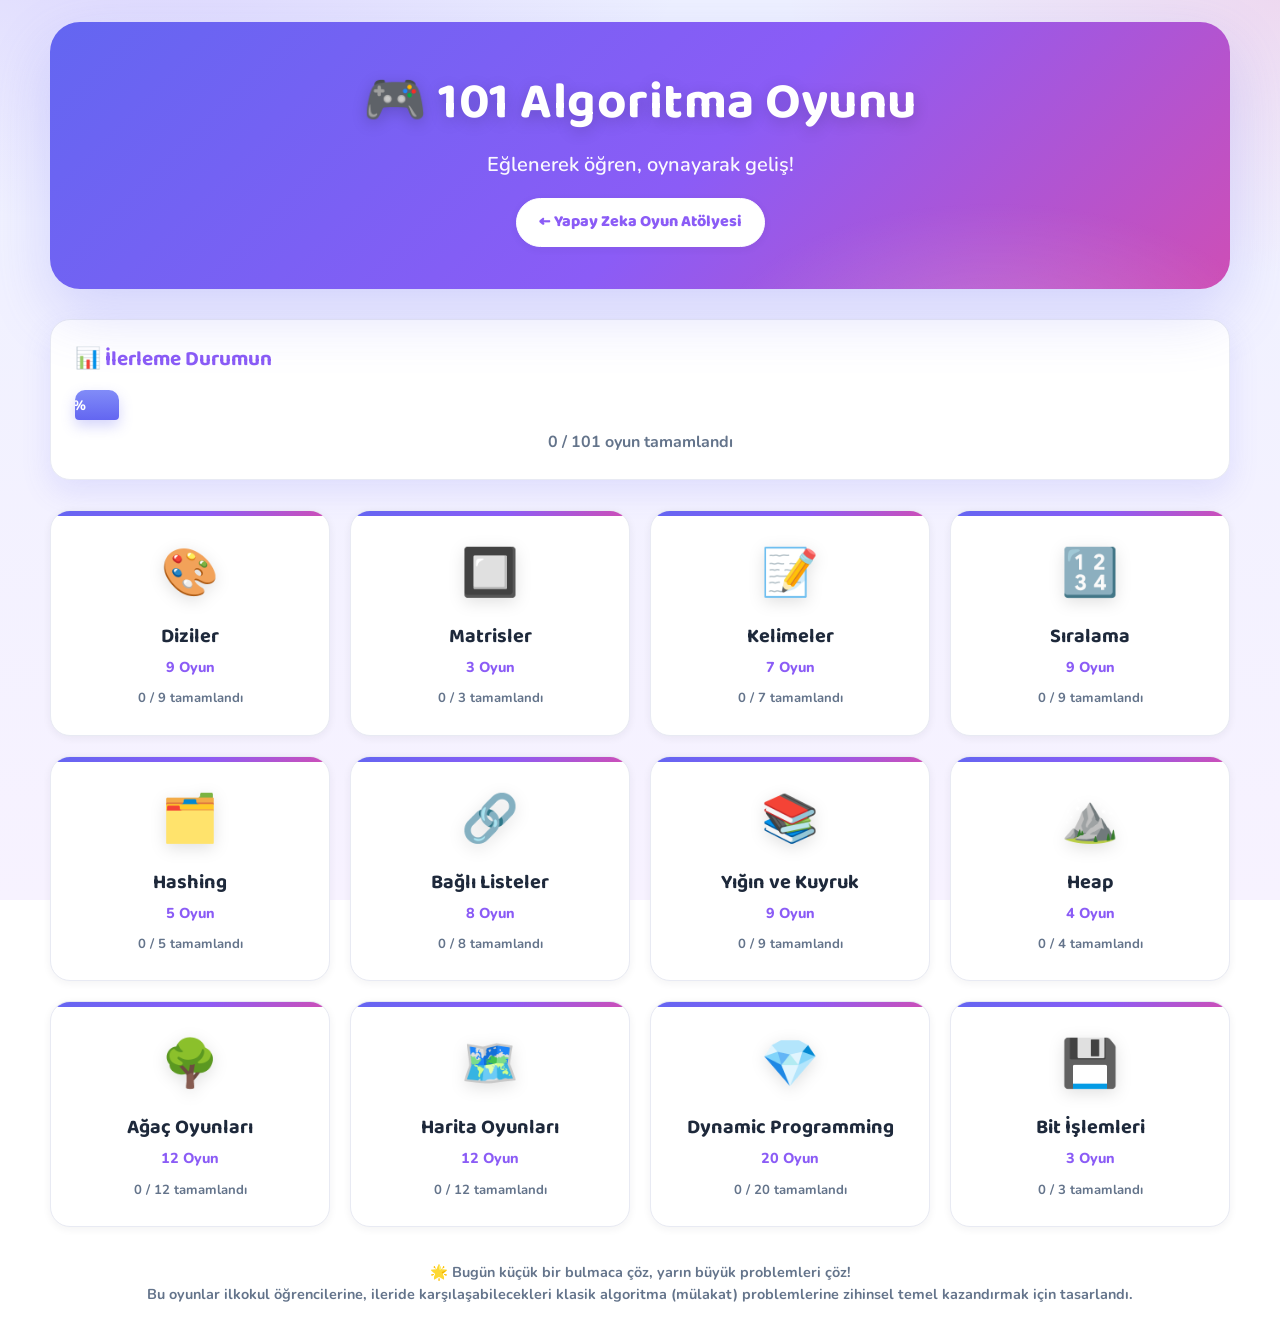
==== algoritma/index.html @ 329d0aa9 "101 Algoritma Oyunu: 12 kategori, zengin etkileşimli oyunlar + yeni tasarım İlkokul öğrencileri için" ====
<!DOCTYPE html>
<html lang="tr">
<head>
  <meta charset="UTF-8" />
  <meta name="viewport" content="width=device-width, initial-scale=1.0" />
  <title>🎮 101 Algoritma Oyunu</title>
  <meta name="description" content="İlkokul öğrencileri için 101 algoritma oyunu — Silikon Vadisi mülakat sorularına eğlenceli bir zihinsel temel." />
  <link rel="stylesheet" href="algoritma.css" />
  <link rel="icon" href="data:image/svg+xml,<svg xmlns='http://www.w3.org/2000/svg' viewBox='0 0 100 100'><text y='.9em' font-size='90'>🎮</text></svg>" />
</head>
<body>
  <div class="wrap">
    <header class="top">
      <h1>🎮 101 Algoritma Oyunu</h1>
      <p>Eğlenerek öğren, oynayarak geliş!</p>
      <div class="nav-row">
        <a class="pill solid" href="../index.html">← Yapay Zeka Oyun Atölyesi</a>
      </div>
    </header>
    <main id="hub"></main>
    <footer class="foot">
      🌟 Bugün küçük bir bulmaca çöz, yarın büyük problemleri çöz!<br>
      Bu oyunlar ilkokul öğrencilerine, ileride karşılaşabilecekleri klasik algoritma (mülakat) problemlerine zihinsel temel kazandırmak için tasarlandı.
    </footer>
  </div>
  <script src="games.js"></script>
  <script src="rich/kit.js"></script>
  <script src="rich/arrays.js"></script>
  <script src="rich/sorting.js"></script>
  <script src="rich/strings.js"></script>
  <script src="rich/hashing.js"></script>
  <script src="rich/linked.js"></script>
  <script src="rich/stack.js"></script>
  <script src="rich/heap.js"></script>
  <script src="rich/bits.js"></script>
  <script src="rich/trees.js"></script>
  <script src="rich/graphs.js"></script>
  <script src="rich/dp.js"></script>
  <script src="rich/matrix.js"></script>
  <script src="engine.js"></script>
</body>
</html>
---- algoritma/algoritma.css ----
/* ===========================================================
   101 Algoritma Oyunu — tasarım sistemi (modern + oyunsu)
   =========================================================== */
@import url('https://fonts.googleapis.com/css2?family=Baloo+2:wght@600;700;800&family=Nunito:wght@400;600;700;800;900&display=swap');

* { margin: 0; padding: 0; box-sizing: border-box; }

:root {
  --indigo: #6366f1;
  --violet: #8b5cf6;
  --pink: #ec4899;
  --teal: #14b8a6;
  --amber: #f59e0b;
  --ink: #1e293b;
  --dim: #64748b;
  --line: #e8eaf3;
  --surface: #ffffff;
  --bg-1: #eef1ff;
  --bg-2: #f7f2ff;
  --ok: #16a34a; --ok-bg: #dcfce7;
  --no: #e11d48; --no-bg: #ffe4e6;
  --grad: linear-gradient(135deg, #6366f1 0%, #8b5cf6 55%, #ec4899 120%);
  --shadow-sm: 0 2px 8px rgba(30, 41, 59, .06);
  --shadow: 0 12px 30px rgba(99, 102, 241, .14);
  --shadow-lg: 0 24px 60px rgba(99, 102, 241, .22);
  --r: 20px;
}

body {
  font-family: 'Nunito', system-ui, sans-serif;
  color: var(--ink);
  background:
    radial-gradient(900px 500px at 12% -8%, rgba(139, 92, 246, .18), transparent 60%),
    radial-gradient(900px 500px at 100% 0%, rgba(236, 72, 153, .14), transparent 55%),
    linear-gradient(180deg, var(--bg-1), var(--bg-2));
  background-attachment: fixed;
  min-height: 100vh;
  padding: 22px 18px 0;
  line-height: 1.55;
  font-weight: 600;
}
h1, h2, h3, .g-num, .score-pill b { font-family: 'Baloo 2', 'Nunito', sans-serif; }
.wrap { max-width: 1180px; margin: 0 auto; }
a { color: inherit; text-decoration: none; }

/* ---- Hero ---- */
header.top {
  text-align: center; color: #fff; margin-bottom: 30px; padding: 42px 24px;
  border-radius: 30px; background: var(--grad); box-shadow: var(--shadow-lg);
  position: relative; overflow: hidden;
}
header.top::after {
  content: ""; position: absolute; inset: 0;
  background: radial-gradient(400px 200px at 80% 120%, rgba(255,255,255,.18), transparent 70%);
}
header.top h1 { font-size: clamp(2rem, 5.5vw, 3.2rem); letter-spacing: .5px; text-shadow: 0 4px 16px rgba(0,0,0,.18); position: relative; }
header.top p { font-size: clamp(1rem, 2.4vw, 1.25rem); opacity: .96; margin-top: 6px; position: relative; }

.nav-row { display: flex; gap: 12px; justify-content: center; flex-wrap: wrap; margin-top: 18px; position: relative; }
.pill {
  display: inline-flex; align-items: center; gap: 6px; background: rgba(255,255,255,.16);
  color: #fff; padding: 11px 22px; border-radius: 999px; font-weight: 800;
  border: 1.5px solid rgba(255,255,255,.45); backdrop-filter: blur(6px);
  transition: transform .18s, background .18s; font-family: 'Baloo 2', sans-serif;
}
.pill:hover { transform: translateY(-3px); background: rgba(255,255,255,.28); }
.pill.solid { background: #fff; color: var(--violet); border-color: #fff; box-shadow: var(--shadow-sm); }

/* ---- Progress ---- */
.progress-box { background: var(--surface); border-radius: var(--r); padding: 24px; margin-bottom: 30px; box-shadow: var(--shadow); border: 1px solid var(--line); }
.progress-box h3 { color: var(--violet); margin-bottom: 14px; font-size: 1.3rem; }
.bar { height: 30px; background: #eef0f8; border-radius: 999px; overflow: hidden; }
.bar > div {
  height: 100%; width: 0%; border-radius: 999px; background: var(--grad);
  color: #fff; font-weight: 800; display: flex; align-items: center; justify-content: center;
  transition: width .8s cubic-bezier(.2,.8,.2,1); font-size: .85rem;
}
.progress-box p { text-align: center; color: var(--dim); margin-top: 10px; font-weight: 700; }

/* ---- Kategori kartları ---- */
.cats { display: grid; grid-template-columns: repeat(auto-fill, minmax(230px, 1fr)); gap: 20px; }
.cat-card {
  background: var(--surface); border-radius: var(--r); padding: 26px 22px; text-align: center;
  cursor: pointer; box-shadow: var(--shadow-sm); border: 1px solid var(--line);
  transition: transform .25s, box-shadow .25s; display: block; position: relative; overflow: hidden;
}
.cat-card::before { content: ""; position: absolute; top: 0; left: 0; right: 0; height: 5px; background: var(--grad); }
.cat-card:hover { transform: translateY(-8px); box-shadow: var(--shadow-lg); }
.cat-card .ico { font-size: 2.9rem; filter: drop-shadow(0 4px 8px rgba(0,0,0,.12)); }
.cat-card h3 { color: var(--ink); margin: 12px 0 4px; font-size: 1.25rem; }
.cat-card .count { color: var(--violet); font-weight: 800; font-size: .9rem; }
.cat-card .mini { margin-top: 10px; font-size: .82rem; color: var(--dim); font-weight: 700; }
.cat-card .mini b { color: var(--ok); }

/* ---- Oyun kartları ---- */
.games { display: grid; grid-template-columns: repeat(auto-fill, minmax(260px, 1fr)); gap: 20px; }
.g-card {
  position: relative; background: var(--surface); border-radius: 18px; padding: 22px; cursor: pointer;
  box-shadow: var(--shadow-sm); border: 1px solid var(--line); transition: transform .25s, box-shadow .25s;
  display: block; overflow: hidden;
}
.g-card:hover { transform: translateY(-6px); box-shadow: var(--shadow); }
.g-card.done { border-color: #bbf7d0; background: linear-gradient(180deg, #fff, #f4fff7); }
.g-card.done::after {
  content: '✓'; position: absolute; top: 14px; right: 14px; width: 30px; height: 30px;
  background: var(--ok); color: #fff; border-radius: 50%; display: flex; align-items: center;
  justify-content: center; font-weight: 800; box-shadow: 0 4px 10px rgba(22,163,74,.4);
}
.g-num { width: 40px; height: 40px; border-radius: 12px; color: #fff; font-weight: 800; display: flex; align-items: center; justify-content: center; background: var(--grad); box-shadow: 0 6px 14px rgba(99,102,241,.35); }
.g-emoji { font-size: 2.5rem; margin: 10px 0 4px; }
.g-card h3 { color: var(--ink); font-size: 1.12rem; margin-bottom: 6px; }
.g-card p { color: var(--dim); font-size: .9rem; font-weight: 600; }
.diff { display: inline-block; padding: 4px 14px; border-radius: 999px; font-size: .78rem; font-weight: 800; margin-top: 12px; }
.diff.easy { background: var(--ok-bg); color: var(--ok); }
.diff.medium { background: #fef3c7; color: #b45309; }
.diff.hard { background: var(--no-bg); color: var(--no); }

.cat-head { background: var(--surface); border-radius: var(--r); padding: 26px; margin-bottom: 24px; box-shadow: var(--shadow); border: 1px solid var(--line); border-left: 6px solid var(--violet); }
.cat-head h2 { color: var(--ink); font-size: 1.8rem; } .cat-head p { color: var(--dim); margin-top: 6px; font-weight: 700; }

/* ---- Oyun sayfası ---- */
.game-panel { background: var(--surface); border-radius: 26px; padding: 30px; box-shadow: var(--shadow); border: 1px solid var(--line); }
.game-head { text-align: center; margin-bottom: 14px; }
.game-head .emoji { font-size: 3rem; filter: drop-shadow(0 4px 8px rgba(0,0,0,.12)); }
.game-head h2 { color: var(--ink); margin: 4px 0; font-size: 1.7rem; }
.game-head .desc { color: var(--dim); font-weight: 700; }

.toolbar { display: flex; align-items: center; justify-content: center; gap: 14px; flex-wrap: wrap; margin-bottom: 8px; }
.scoreboard { display: flex; gap: 10px; flex-wrap: wrap; justify-content: center; }
.score-pill { background: #f3f4fd; border: 1.5px solid var(--line); border-radius: 999px; padding: 6px 16px; font-weight: 700; color: var(--dim); }
.score-pill b { color: var(--violet); }

.prompt-box {
  background: linear-gradient(135deg, #eef2ff, #faf0ff); border: 1.5px solid #e3e0fb;
  border-radius: 16px; padding: 16px 20px; text-align: center; font-size: 1.12rem;
  font-weight: 700; color: #4338ca; margin: 16px 0;
}
.stage { display: flex; flex-direction: column; align-items: center; gap: 16px; }

/* ---- Klasik arketip bileşenleri ---- */
.items { display: flex; flex-wrap: wrap; gap: 12px; justify-content: center; }
.box {
  min-width: 62px; height: 62px; padding: 0 12px; border-radius: 16px; cursor: pointer;
  background: var(--grad); color: #fff; font-weight: 800; font-size: 1.35rem;
  display: flex; align-items: center; justify-content: center; box-shadow: 0 6px 16px rgba(99,102,241,.32);
  transition: transform .18s, filter .18s; user-select: none; position: relative;
}
.box:hover { transform: translateY(-4px) scale(1.05); }
.box.sel { background: linear-gradient(135deg, #fbbf24, #f59e0b); color: #fff; transform: scale(1.1); }
.box.ok { background: linear-gradient(135deg, #34d399, #16a34a); }
.box.bad { background: linear-gradient(135deg, #fb7185, #e11d48); animation: shake .4s; }
.box.hl { background: linear-gradient(135deg, #fb923c, #ea580c); }
.box .order-tag { position: absolute; top: -8px; right: -8px; background: #fff; color: var(--violet); border-radius: 50%; width: 22px; height: 22px; font-size: .78rem; font-weight: 800; display: flex; align-items: center; justify-content: center; box-shadow: var(--shadow-sm); }

.choices { display: flex; flex-direction: column; gap: 12px; width: 100%; max-width: 420px; }
.choice { padding: 16px; border-radius: 14px; border: 2px solid var(--line); background: #fafbff; cursor: pointer; font-weight: 800; font-size: 1.05rem; text-align: center; transition: all .18s; }
.choice:hover { border-color: var(--indigo); transform: translateY(-2px); box-shadow: var(--shadow-sm); }
.choice.ok { background: var(--ok); color: #fff; border-color: var(--ok); }
.choice.bad { background: var(--no); color: #fff; border-color: var(--no); }

.num-input { font-size: 1.5rem; padding: 12px 18px; border-radius: 14px; border: 2.5px solid var(--indigo); text-align: center; width: 160px; font-family: 'Baloo 2', sans-serif; color: var(--ink); outline: none; }
.num-input:focus { border-color: var(--pink); box-shadow: 0 0 0 4px rgba(236,72,153,.12); }

.visual { background: #f6f7fc; border-radius: 14px; padding: 16px; text-align: center; font-size: 1.25rem; line-height: 1.9; word-break: break-word; font-weight: 700; }
.visual .tok { display: inline-block; min-width: 36px; padding: 5px 11px; margin: 3px; border-radius: 10px; background: var(--grad); color: #fff; font-weight: 800; box-shadow: 0 4px 10px rgba(99,102,241,.25); }
.visual .hl { background: linear-gradient(135deg, #fb923c, #ea580c) !important; }

/* grid */
.grid2 { display: grid; gap: 6px; background: #eef0f8; padding: 10px; border-radius: 14px; }
.gcell { width: 50px; height: 50px; border-radius: 10px; display: flex; align-items: center; justify-content: center; font-weight: 800; cursor: pointer; font-size: 1.05rem; background: #fff; transition: transform .14s, background .2s; user-select: none; position: relative; box-shadow: var(--shadow-sm); }
.gcell:hover { transform: scale(1.06); }
.gcell.land { background: linear-gradient(135deg, #86efac, #4ade80); }
.gcell.water { background: linear-gradient(135deg, #bae6fd, #7dd3fc); }
.gcell.wall { background: #475569; color: #fff; }
.gcell.sel { background: linear-gradient(135deg, #fcd34d, #f59e0b); }
.gcell.ok { background: var(--ok); color: #fff; }
.gcell.bad { background: var(--no); color: #fff; animation: shake .4s; }
.gcell .order-tag { position: absolute; top: -6px; right: -6px; background: var(--violet); color: #fff; border-radius: 50%; width: 20px; height: 20px; font-size: .7rem; display: flex; align-items: center; justify-content: center; }
@media (max-width: 560px) { .gcell { width: 40px; height: 40px; font-size: .9rem; } .box { min-width: 52px; height: 52px; font-size: 1.1rem; } }

/* svg ağaç */
.tree-wrap { width: 100%; max-width: 560px; }
.tnode { cursor: pointer; }
.tnode circle { fill: url(#ng); transition: fill .2s; filter: drop-shadow(0 4px 6px rgba(99,102,241,.3)); }
.tnode.sel circle { fill: #f59e0b; }
.tnode.ok circle { fill: #16a34a; }
.tnode.bad circle { fill: #e11d48; }
.tnode.hl circle { fill: #ea580c; }
.tnode text { fill: #fff; font-weight: 800; font-size: 16px; pointer-events: none; }

/* ---- Kontrol / durum ---- */
.controls { display: flex; flex-wrap: wrap; gap: 12px; justify-content: center; margin-top: 6px; }
.btn { padding: 12px 24px; border: none; border-radius: 14px; font-weight: 800; font-size: 1rem; cursor: pointer; color: #fff; font-family: 'Baloo 2', sans-serif; background: var(--grad); box-shadow: 0 8px 18px rgba(99,102,241,.32); transition: transform .15s, filter .15s; }
.btn:hover { transform: translateY(-3px); filter: brightness(1.06); }
.btn:active { transform: translateY(0); }
.btn.sec { background: #eef0f8; color: var(--dim); box-shadow: none; }
.btn.go { background: linear-gradient(135deg, #22c55e, #16a34a); box-shadow: 0 8px 18px rgba(22,163,74,.32); }
.btn:disabled { opacity: .45; cursor: not-allowed; transform: none; }

.status { min-height: 30px; font-size: 1.15rem; font-weight: 800; text-align: center; }
.status.win { color: var(--ok); } .status.lose { color: var(--no); } .status.info { color: var(--indigo); }

.ai-box { background: linear-gradient(135deg, #eef2ff, #fdf2ff); border: 1.5px solid #e3e0fb; border-left: 5px solid var(--violet); border-radius: 14px; padding: 16px 18px; margin-top: 22px; color: #334155; line-height: 1.6; font-size: .95rem; font-weight: 600; }
.ai-box b { color: var(--violet); }
.next-row { display: flex; justify-content: space-between; gap: 12px; margin-top: 18px; flex-wrap: wrap; }
footer.foot { text-align: center; color: var(--dim); padding: 34px 12px 26px; font-size: .9rem; font-weight: 700; }

/* ===== zengin bileşenler ===== */
.dots { display: flex; gap: 10px; justify-content: center; margin-bottom: 16px; }
.dot { font-size: 1.5rem; color: #d4d7ea; transition: color .3s, transform .3s; }
.dot.on { color: var(--amber); transform: scale(1.2); }

.sumread { display: inline-flex; align-items: center; gap: 6px; background: #eef2ff; border: 1.5px solid #d9d6f8; color: #4338ca; font-weight: 800; padding: 9px 20px; border-radius: 999px; font-size: 1.1rem; margin: 6px auto; }
.sumread.hit { background: var(--ok-bg); border-color: #bbf7d0; color: var(--ok); }

.ncards { display: flex; flex-wrap: wrap; gap: 14px; justify-content: center; margin: 6px 0; }
.ncard { width: 66px; height: 86px; border-radius: 16px; background: #fff; border: 2.5px solid var(--line); display: flex; align-items: center; justify-content: center; font-size: 1.7rem; font-weight: 800; color: var(--violet); font-family: 'Baloo 2', sans-serif; cursor: pointer; box-shadow: var(--shadow-sm); transition: transform .18s, border-color .18s, background .18s; position: relative; }
.ncard:hover { transform: translateY(-6px) scale(1.04); border-color: var(--indigo); }
.ncard.sel { border-color: var(--amber); background: #fffaf0; transform: translateY(-6px) scale(1.06); }
.ncard.good { background: linear-gradient(135deg, #34d399, #16a34a); color: #fff; border-color: #16a34a; }
.ncard.bad { background: linear-gradient(135deg, #fb7185, #e11d48); color: #fff; border-color: #e11d48; animation: shake .4s; }
.ncard.dim { opacity: .32; }
.ncard.fixed { cursor: default; border-color: var(--amber); background: #fff7ed; }
.ncard .pin { position: absolute; top: -12px; right: -10px; background: var(--violet); color: #fff; border-radius: 50%; width: 26px; height: 26px; font-size: .8rem; display: flex; align-items: center; justify-content: center; box-shadow: var(--shadow-sm); }

.bars { display: flex; align-items: flex-end; gap: 10px; justify-content: center; min-height: 230px; padding: 16px 12px 6px; background: linear-gradient(180deg, #f6f7fc, #eef0fa); border-radius: 18px; }
.bcol { display: flex; flex-direction: column; align-items: center; gap: 6px; cursor: pointer; }
.bcol .lab { font-weight: 800; color: var(--dim); font-size: .82rem; }
.bar { width: 44px; border-radius: 10px 10px 4px 4px; background: linear-gradient(180deg, #818cf8, #6366f1); transition: height .4s cubic-bezier(.2,.8,.3,1.2), background .25s, filter .2s; position: relative; box-shadow: 0 6px 14px rgba(99,102,241,.28); }
.bcol:hover .bar { filter: brightness(1.1); }
.bar .cap { position: absolute; top: -23px; left: 0; right: 0; text-align: center; color: var(--ink); font-weight: 800; font-size: .9rem; }
.bar.sel { background: linear-gradient(180deg, #fcd34d, #f59e0b); }
.bar.good { background: linear-gradient(180deg, #34d399, #16a34a); }
.bar.bad { background: linear-gradient(180deg, #fb7185, #e11d48); animation: shake .4s; }
.bar.dim { opacity: .35; }
.bar.neg { background: linear-gradient(180deg, #fda4af, #fb7185); }

/* zaman çizelgesi */
.tl { position: relative; width: 100%; max-width: 500px; height: 120px; margin: 8px auto; background: #f6f7fc; border-radius: 16px; border: 1.5px solid var(--line); }
.tl-bar { position: absolute; height: 30px; border-radius: 999px; display: flex; align-items: center; justify-content: center; color: #fff; font-weight: 800; font-size: .82rem; box-shadow: var(--shadow-sm); }
.tl-tick { position: absolute; bottom: 4px; font-size: .7rem; color: var(--dim); transform: translateX(-50%); font-weight: 700; }
.tl-overlap { position: absolute; height: 92px; top: 6px; background: repeating-linear-gradient(45deg, rgba(225,29,72,.18), rgba(225,29,72,.18) 8px, transparent 8px, transparent 16px); border-radius: 10px; }

/* su / konteyner */
.water { position: relative; display: flex; align-items: flex-end; gap: 10px; justify-content: center; height: 240px; padding: 12px; background: linear-gradient(180deg, #e0f2fe, #dbeafe); border-radius: 18px; overflow: hidden; }
.stick { width: 30px; background: linear-gradient(180deg, #64748b, #334155); border-radius: 8px 8px 0 0; cursor: pointer; position: relative; transition: background .2s, transform .15s; z-index: 2; }
.stick:hover { transform: scaleX(1.15); }
.stick.sel { background: linear-gradient(180deg, #fbbf24, #d97706); }
.stick .cap { position: absolute; top: -22px; left: 50%; transform: translateX(-50%); color: var(--ink); font-weight: 800; font-size: .8rem; }
.fill { position: absolute; bottom: 12px; background: linear-gradient(180deg, rgba(56,189,248,.55), rgba(14,165,233,.72)); border-top: 3px solid #0ea5e9; z-index: 1; transition: all .4s ease; border-radius: 4px; }

/* sayı doğrusu / chip */
.chips { display: flex; flex-wrap: wrap; gap: 9px; justify-content: center; margin-top: 14px; }
.chip2 { width: 48px; height: 48px; border-radius: 13px; border: 2px solid var(--line); background: #fff; display: flex; align-items: center; justify-content: center; font-weight: 800; color: var(--violet); cursor: pointer; transition: all .15s; box-shadow: var(--shadow-sm); }
.chip2:hover { transform: translateY(-3px); border-color: var(--indigo); background: #fffaf0; }
.chip2.good { background: var(--ok); color: #fff; border-color: var(--ok); }
.chip2.bad { background: var(--no); color: #fff; border-color: var(--no); animation: shake .4s; }
.chip2.dim { opacity: .3; }

/* terazi */
.scale-read { display: flex; gap: 22px; justify-content: center; margin: 8px 0; font-weight: 800; font-size: 1.05rem; }
.scale-read .L { color: #0ea5e9; } .scale-read .R { color: var(--pink); }

/* zincir (bağlı liste) */
.chain { display: flex; flex-wrap: wrap; align-items: center; gap: 4px; justify-content: center; }
.node { min-width: 54px; height: 54px; padding: 0 10px; border-radius: 14px; background: var(--grad); color: #fff; font-weight: 800; font-size: 1.2rem; display: flex; align-items: center; justify-content: center; cursor: pointer; box-shadow: 0 5px 12px rgba(99,102,241,.3); transition: transform .15s; position: relative; }
.node:hover { transform: translateY(-4px); }
.node.sel { background: linear-gradient(135deg, #fbbf24, #f59e0b); }
.node.good { background: linear-gradient(135deg, #34d399, #16a34a); }
.node.bad { background: linear-gradient(135deg, #fb7185, #e11d48); animation: shake .4s; }
.node .order-tag { position: absolute; top: -8px; right: -8px; background: #fff; color: var(--violet); border-radius: 50%; width: 22px; height: 22px; font-size: .78rem; font-weight: 800; display: flex; align-items: center; justify-content: center; box-shadow: var(--shadow-sm); }
.arrow { color: var(--dim); font-size: 1.4rem; font-weight: 800; }

/* yığın görseli */
.stackview { display: flex; flex-direction: column-reverse; gap: 6px; min-height: 60px; padding: 10px; border: 2px dashed #c7cbe6; border-radius: 14px; background: #f6f7fc; min-width: 120px; }
.stackview .sb { background: var(--grad); color: #fff; font-weight: 800; padding: 10px 16px; border-radius: 10px; text-align: center; animation: pop .25s ease; }
.bin-tiles { display: flex; gap: 8px; justify-content: center; flex-wrap: wrap; }
.btile { width: 52px; height: 52px; border-radius: 12px; border: 2px solid var(--line); background: #fff; display: flex; align-items: center; justify-content: center; font-weight: 800; font-size: 1.3rem; cursor: pointer; color: var(--violet); box-shadow: var(--shadow-sm); transition: all .15s; font-family: 'Baloo 2', sans-serif; }
.btile:hover { transform: translateY(-3px); }
.btile.on { background: var(--grad); color: #fff; border-color: transparent; }

@keyframes shake { 0%,100%{transform:translateX(0);} 25%{transform:translateX(-7px);} 75%{transform:translateX(7px);} }
@keyframes pop { 0%{transform:scale(.6);opacity:0;} 70%{transform:scale(1.1);} 100%{transform:scale(1);opacity:1;} }
.pop { animation: pop .3s ease; }
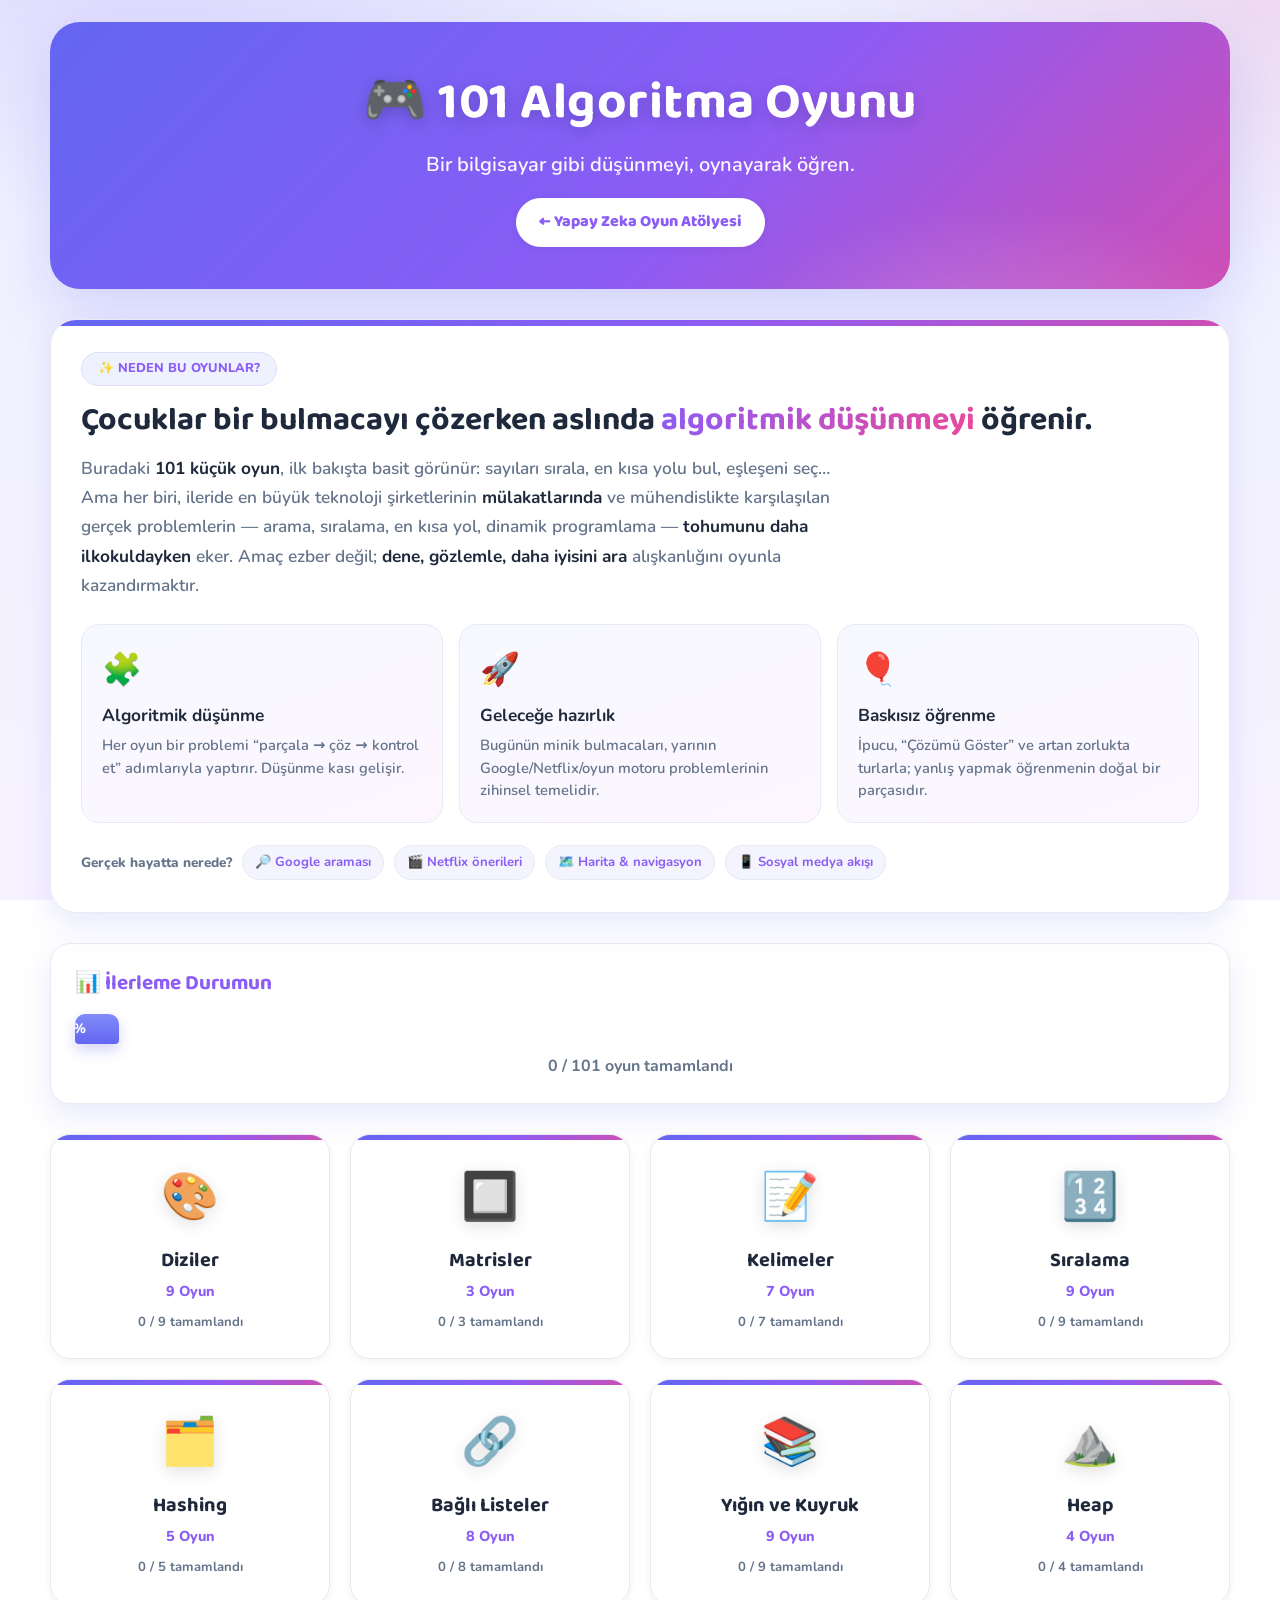
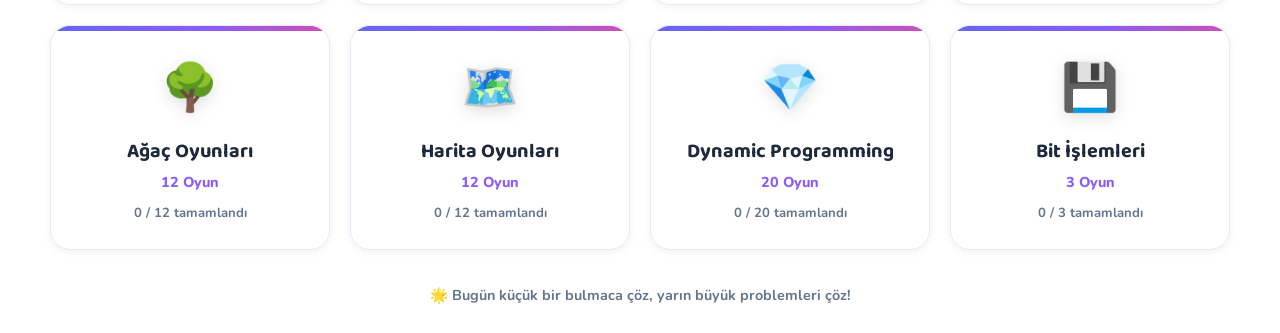
==== commit b65e4c5e: "Giriş sayfasına akıcı misyon bölümü ekle Hub'da projenin amacını ("neden bu oyunlar?") akıcı bir man" ====
--- a/algoritma/index.html
+++ b/algoritma/index.html
@@ -12,15 +12,52 @@
   <div class="wrap">
     <header class="top">
       <h1>🎮 101 Algoritma Oyunu</h1>
-      <p>Eğlenerek öğren, oynayarak geliş!</p>
+      <p>Bir bilgisayar gibi düşünmeyi, oynayarak öğren.</p>
       <div class="nav-row">
         <a class="pill solid" href="../index.html">← Yapay Zeka Oyun Atölyesi</a>
       </div>
     </header>
+
+    <section class="mission">
+      <span class="badge">✨ NEDEN BU OYUNLAR?</span>
+      <h2>Çocuklar bir bulmacayı çözerken aslında <span class="hl">algoritmik düşünmeyi</span> öğrenir.</h2>
+      <p class="lead">
+        Buradaki <b>101 küçük oyun</b>, ilk bakışta basit görünür: sayıları sırala, en kısa yolu bul, eşleşeni seç…
+        Ama her biri, ileride en büyük teknoloji şirketlerinin <b>mülakatlarında</b> ve mühendislikte karşılaşılan
+        gerçek problemlerin — arama, sıralama, en kısa yol, dinamik programlama — <b>tohumunu daha ilkokuldayken</b> eker.
+        Amaç ezber değil; <b>dene, gözlemle, daha iyisini ara</b> alışkanlığını oyunla kazandırmaktır.
+      </p>
+
+      <div class="mission-cards">
+        <div class="mcard">
+          <div class="mi">🧩</div>
+          <h4>Algoritmik düşünme</h4>
+          <p>Her oyun bir problemi “parçala → çöz → kontrol et” adımlarıyla yaptırır. Düşünme kası gelişir.</p>
+        </div>
+        <div class="mcard">
+          <div class="mi">🚀</div>
+          <h4>Geleceğe hazırlık</h4>
+          <p>Bugünün minik bulmacaları, yarının Google/Netflix/oyun motoru problemlerinin zihinsel temelidir.</p>
+        </div>
+        <div class="mcard">
+          <div class="mi">🎈</div>
+          <h4>Baskısız öğrenme</h4>
+          <p>İpucu, “Çözümü Göster” ve artan zorlukta turlarla; yanlış yapmak öğrenmenin doğal bir parçasıdır.</p>
+        </div>
+      </div>
+
+      <div class="real">
+        <span class="lbl">Gerçek hayatta nerede?</span>
+        <span class="tagx">🔎 Google araması</span>
+        <span class="tagx">🎬 Netflix önerileri</span>
+        <span class="tagx">🗺️ Harita & navigasyon</span>
+        <span class="tagx">📱 Sosyal medya akışı</span>
+      </div>
+    </section>
+
     <main id="hub"></main>
     <footer class="foot">
-      🌟 Bugün küçük bir bulmaca çöz, yarın büyük problemleri çöz!<br>
-      Bu oyunlar ilkokul öğrencilerine, ileride karşılaşabilecekleri klasik algoritma (mülakat) problemlerine zihinsel temel kazandırmak için tasarlandı.
+      🌟 Bugün küçük bir bulmaca çöz, yarın büyük problemleri çöz!
     </footer>
   </div>
   <script src="games.js"></script>
--- a/algoritma/algoritma.css
+++ b/algoritma/algoritma.css
@@ -279,6 +279,24 @@
 .btile:hover { transform: translateY(-3px); }
 .btile.on { background: var(--grad); color: #fff; border-color: transparent; }
 
+/* ===== misyon bölümü ===== */
+.mission { background: var(--surface); border-radius: 26px; padding: 32px 30px; margin-bottom: 30px; box-shadow: var(--shadow); border: 1px solid var(--line); position: relative; overflow: hidden; }
+.mission::before { content: ""; position: absolute; top: 0; left: 0; right: 0; height: 6px; background: var(--grad); }
+.mission .badge { display: inline-block; background: #eef2ff; color: var(--violet); font-weight: 800; font-size: .8rem; padding: 6px 16px; border-radius: 999px; border: 1.5px solid #e0ddf9; margin-bottom: 14px; }
+.mission h2 { font-size: clamp(1.4rem, 3.5vw, 2rem); color: var(--ink); line-height: 1.3; }
+.mission h2 .hl { background: linear-gradient(120deg, var(--violet), var(--pink)); -webkit-background-clip: text; background-clip: text; -webkit-text-fill-color: transparent; }
+.mission .lead { color: var(--dim); font-size: 1.08rem; line-height: 1.7; margin-top: 12px; max-width: 760px; }
+.mission .lead b { color: var(--ink); }
+.mission-cards { display: grid; grid-template-columns: repeat(auto-fit, minmax(220px, 1fr)); gap: 16px; margin-top: 24px; }
+.mcard { border-radius: 18px; padding: 20px; background: linear-gradient(160deg, #f7f8ff, #fdf6ff); border: 1px solid var(--line); transition: transform .2s; }
+.mcard:hover { transform: translateY(-4px); }
+.mcard .mi { font-size: 2rem; }
+.mcard h4 { color: var(--ink); font-size: 1.08rem; margin: 8px 0 4px; }
+.mcard p { color: var(--dim); font-size: .92rem; line-height: 1.55; font-weight: 600; }
+.mission .real { margin-top: 22px; display: flex; flex-wrap: wrap; gap: 10px; align-items: center; }
+.mission .real .lbl { color: var(--dim); font-weight: 800; font-size: .85rem; }
+.real .tagx { background: #f3f4fd; border: 1.5px solid var(--line); color: var(--violet); font-weight: 700; font-size: .82rem; padding: 6px 12px; border-radius: 999px; }
+
 @keyframes shake { 0%,100%{transform:translateX(0);} 25%{transform:translateX(-7px);} 75%{transform:translateX(7px);} }
 @keyframes pop { 0%{transform:scale(.6);opacity:0;} 70%{transform:scale(1.1);} 100%{transform:scale(1);opacity:1;} }
 .pop { animation: pop .3s ease; }
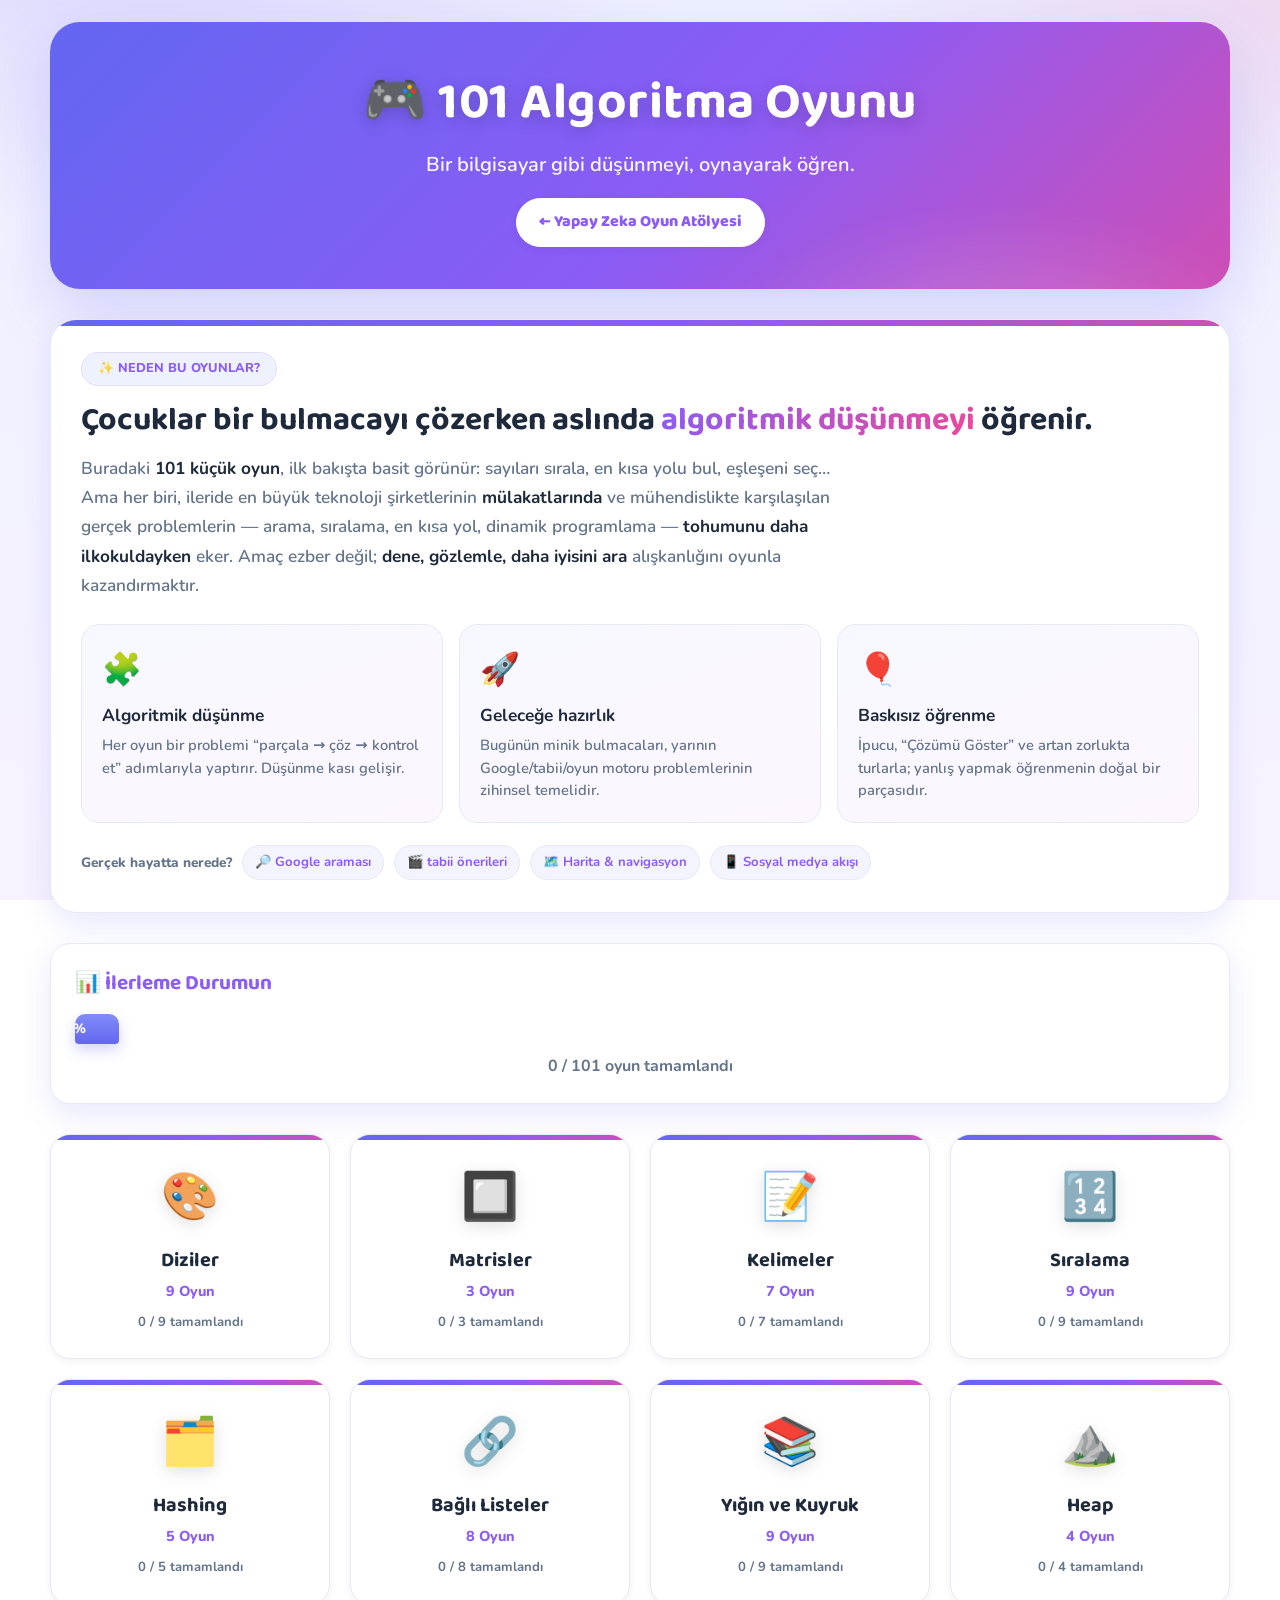
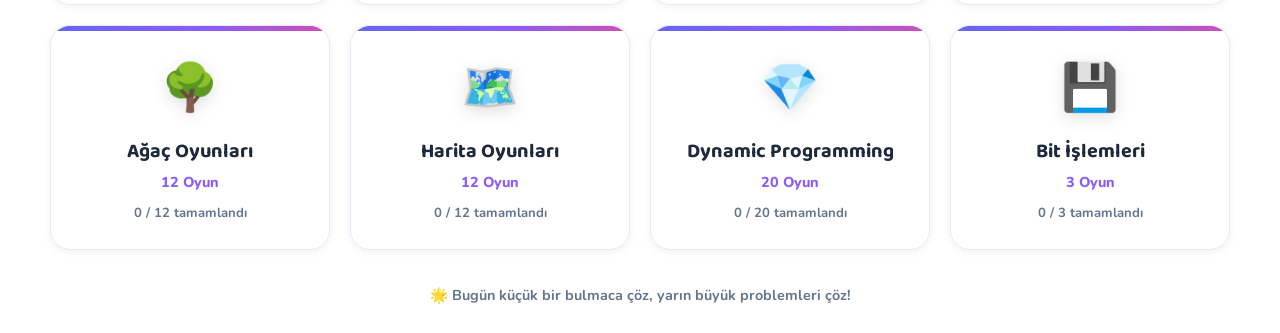
==== commit 917d8bc1: "Misyon bölümünde Netflix yerine tabii kullan Co-Authored-By: Claude Opus 4.8 <noreply@anthropic.com>" ====
--- a/algoritma/index.html
+++ b/algoritma/index.html
@@ -37,7 +37,7 @@
         <div class="mcard">
           <div class="mi">🚀</div>
           <h4>Geleceğe hazırlık</h4>
-          <p>Bugünün minik bulmacaları, yarının Google/Netflix/oyun motoru problemlerinin zihinsel temelidir.</p>
+          <p>Bugünün minik bulmacaları, yarının Google/tabii/oyun motoru problemlerinin zihinsel temelidir.</p>
         </div>
         <div class="mcard">
           <div class="mi">🎈</div>
@@ -49,7 +49,7 @@
       <div class="real">
         <span class="lbl">Gerçek hayatta nerede?</span>
         <span class="tagx">🔎 Google araması</span>
-        <span class="tagx">🎬 Netflix önerileri</span>
+        <span class="tagx">🎬 tabii önerileri</span>
         <span class="tagx">🗺️ Harita & navigasyon</span>
         <span class="tagx">📱 Sosyal medya akışı</span>
       </div>
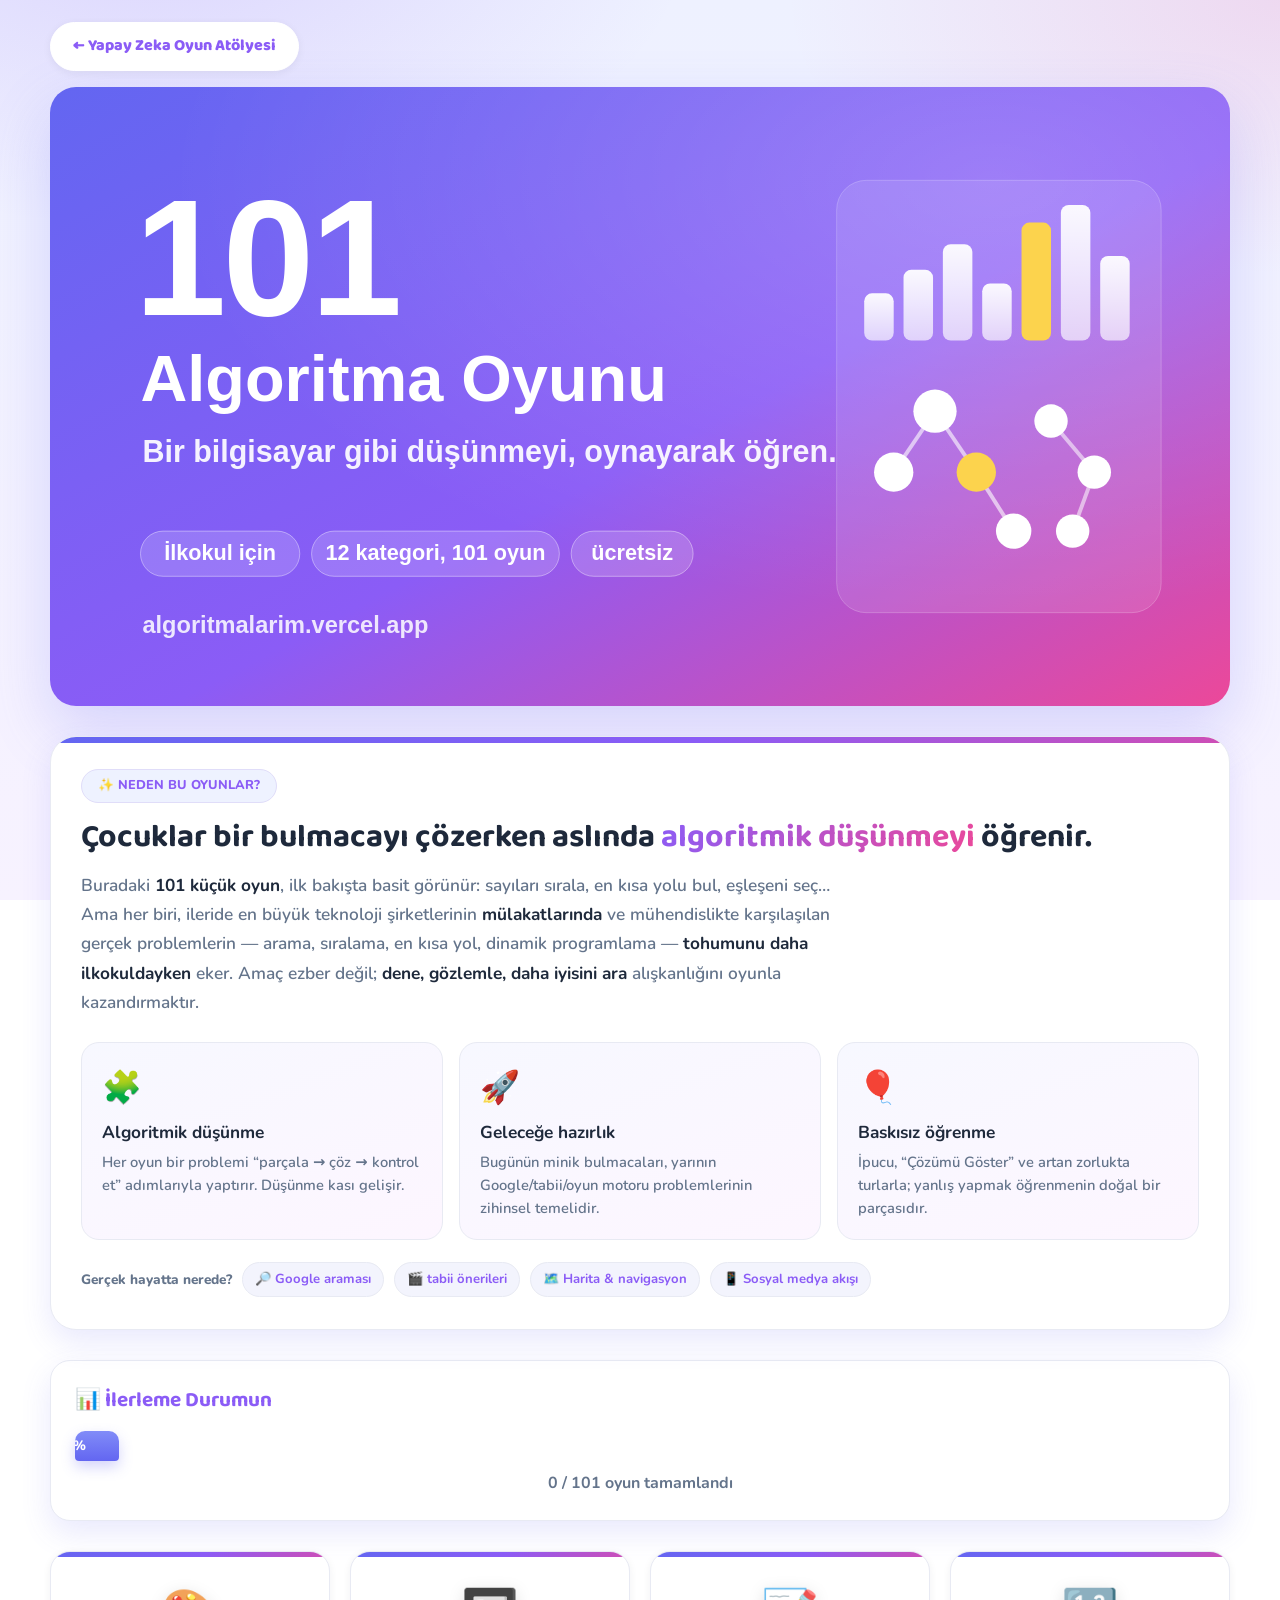
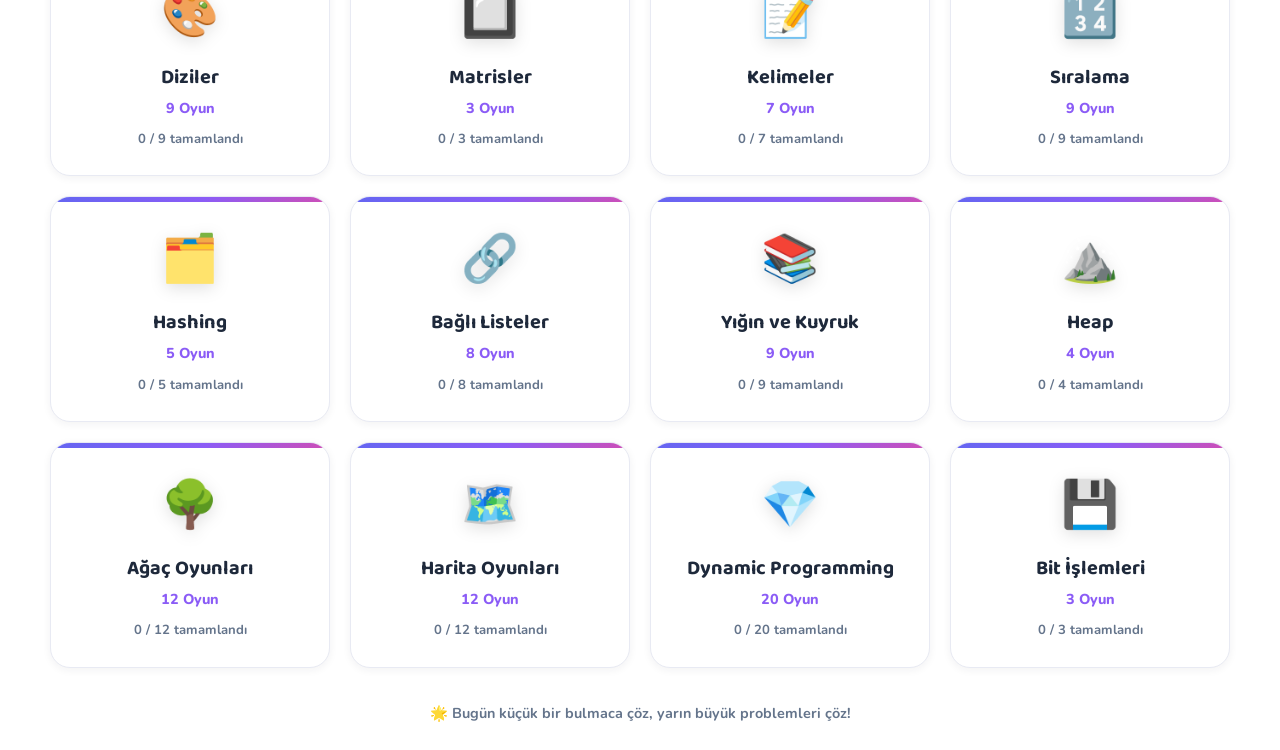
==== commit 8bd74445: "Giriş banner'ı + LinkedIn paylaşım görseli (og:image) - assets/banner.svg: site temasıyla uyumlu vek" ====
--- a/algoritma/index.html
+++ b/algoritma/index.html
@@ -5,18 +5,23 @@
   <meta name="viewport" content="width=device-width, initial-scale=1.0" />
   <title>🎮 101 Algoritma Oyunu</title>
   <meta name="description" content="İlkokul öğrencileri için 101 algoritma oyunu — Silikon Vadisi mülakat sorularına eğlenceli bir zihinsel temel." />
+  <meta property="og:title" content="101 Algoritma Oyunu" />
+  <meta property="og:description" content="Bir bilgisayar gibi düşünmeyi, oynayarak öğren. İlkokul için 12 kategoride 101 oyun, ücretsiz." />
+  <meta property="og:image" content="https://algoritmalarim.vercel.app/algoritma/assets/banner.png" />
+  <meta property="og:image:width" content="1200" />
+  <meta property="og:image:height" content="630" />
+  <meta property="og:url" content="https://algoritmalarim.vercel.app/algoritma/" />
+  <meta property="og:type" content="website" />
+  <meta name="twitter:card" content="summary_large_image" />
   <link rel="stylesheet" href="algoritma.css" />
   <link rel="icon" href="data:image/svg+xml,<svg xmlns='http://www.w3.org/2000/svg' viewBox='0 0 100 100'><text y='.9em' font-size='90'>🎮</text></svg>" />
 </head>
 <body>
   <div class="wrap">
-    <header class="top">
-      <h1>🎮 101 Algoritma Oyunu</h1>
-      <p>Bir bilgisayar gibi düşünmeyi, oynayarak öğren.</p>
-      <div class="nav-row">
-        <a class="pill solid" href="../index.html">← Yapay Zeka Oyun Atölyesi</a>
-      </div>
-    </header>
+    <div class="nav-row" style="justify-content:flex-start;margin:0 0 16px;">
+      <a class="pill solid" href="../index.html">← Yapay Zeka Oyun Atölyesi</a>
+    </div>
+    <img class="banner" src="assets/banner.svg" alt="101 Algoritma Oyunu — Bir bilgisayar gibi düşünmeyi, oynayarak öğren" />
 
     <section class="mission">
       <span class="badge">✨ NEDEN BU OYUNLAR?</span>
--- a/algoritma/algoritma.css
+++ b/algoritma/algoritma.css
@@ -279,6 +279,9 @@
 .btile:hover { transform: translateY(-3px); }
 .btile.on { background: var(--grad); color: #fff; border-color: transparent; }
 
+/* ===== giriş banner'ı ===== */
+.banner { display: block; width: 100%; height: auto; border-radius: 26px; box-shadow: var(--shadow-lg); margin-bottom: 30px; }
+
 /* ===== misyon bölümü ===== */
 .mission { background: var(--surface); border-radius: 26px; padding: 32px 30px; margin-bottom: 30px; box-shadow: var(--shadow); border: 1px solid var(--line); position: relative; overflow: hidden; }
 .mission::before { content: ""; position: absolute; top: 0; left: 0; right: 0; height: 6px; background: var(--grad); }
